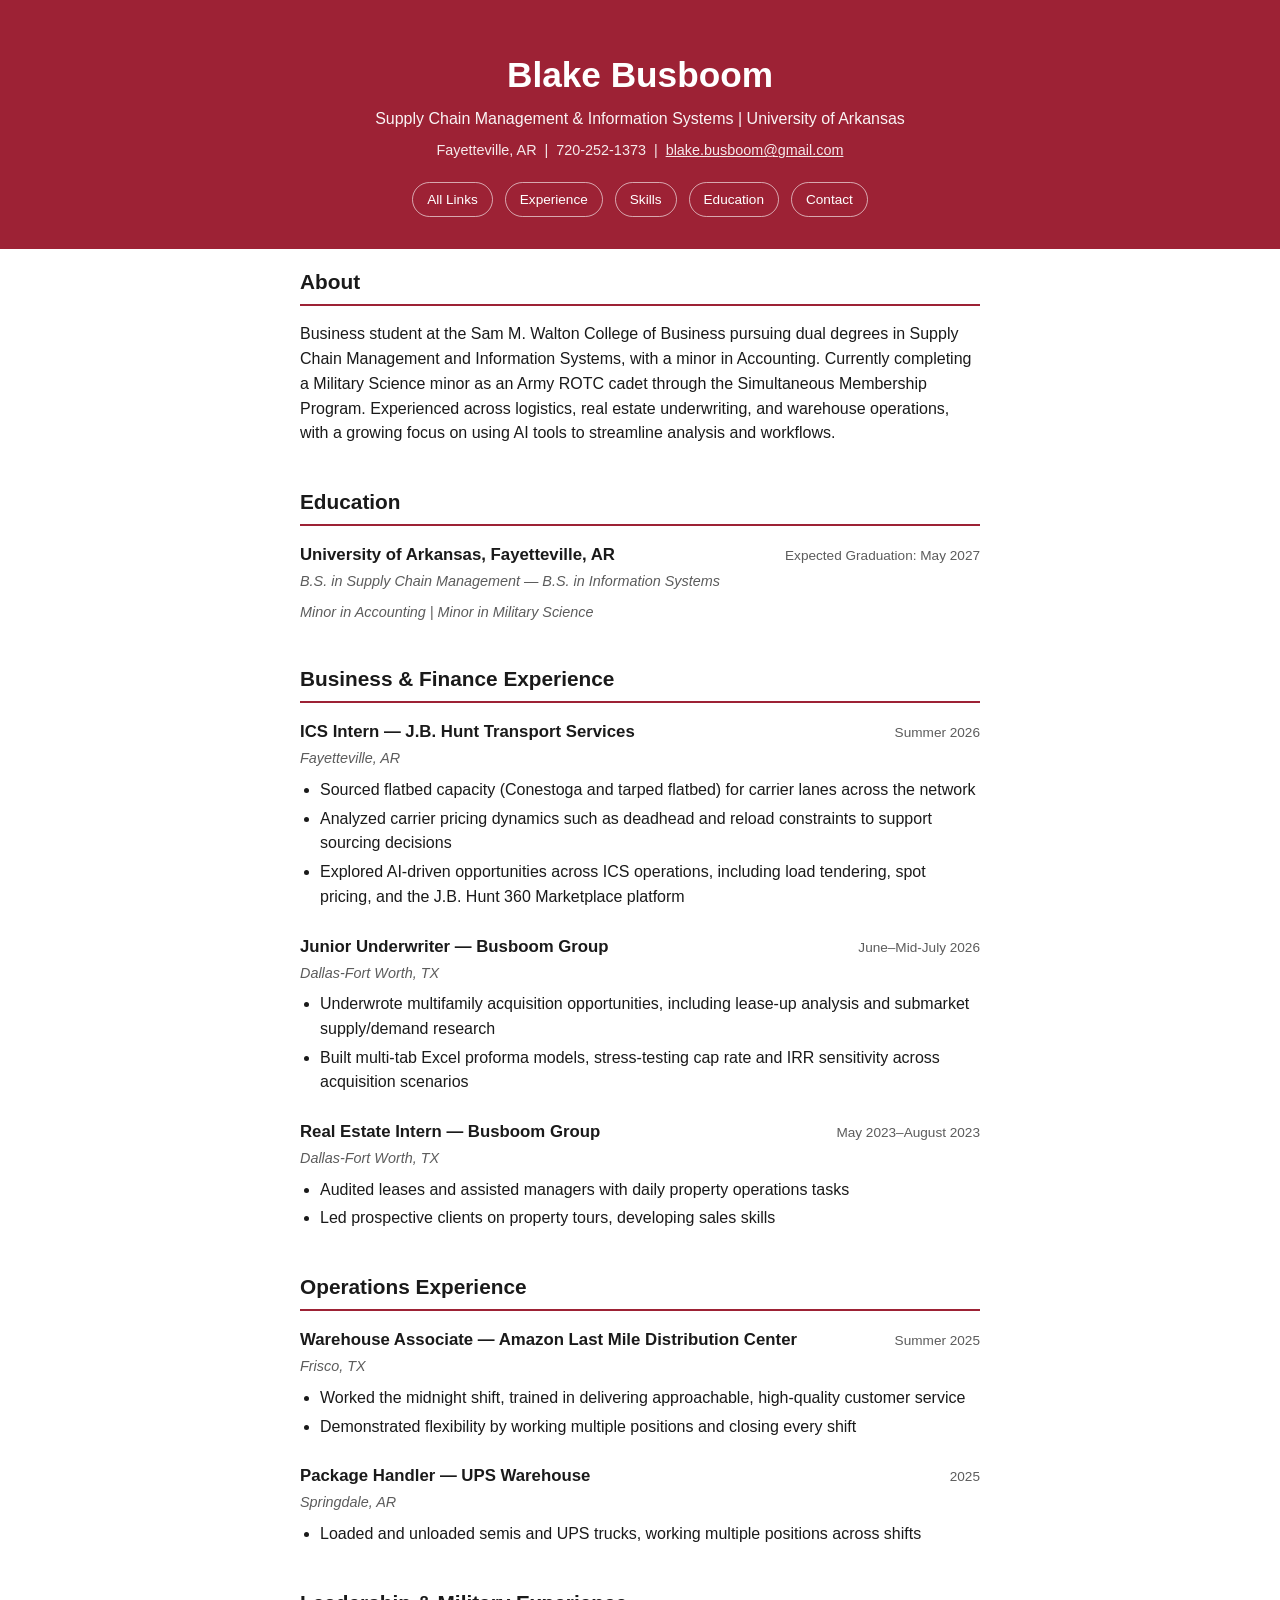
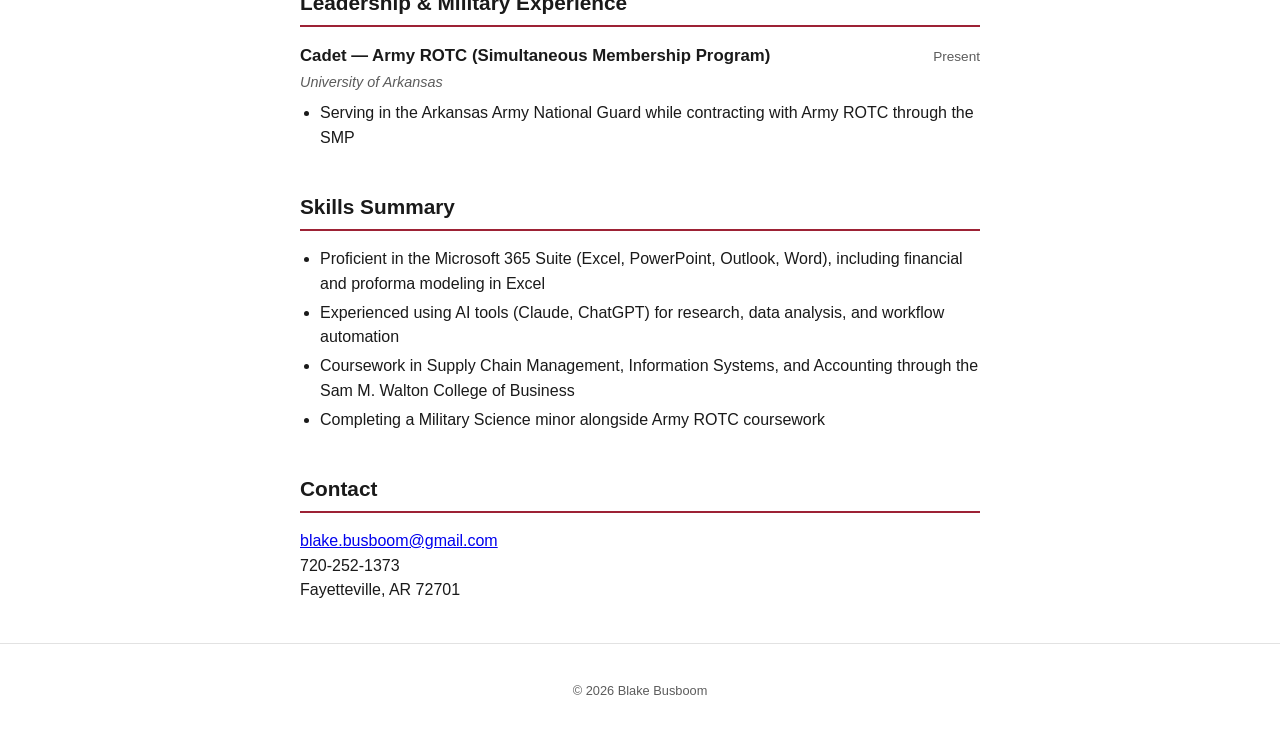
==== index.html @ cfd717a6 "Add first-draft portfolio site from resume Simple static site (index, links, styles) seeded from res" ====
<!DOCTYPE html>
<html lang="en">
<head>
  <meta charset="UTF-8">
  <meta name="viewport" content="width=device-width, initial-scale=1.0">
  <title>Blake Busboom | Portfolio</title>
  <link rel="stylesheet" href="styles.css">
</head>
<body>
  <header class="hero">
    <div class="container">
      <h1>Blake Busboom</h1>
      <p class="tagline">Supply Chain Management &amp; Information Systems | University of Arkansas</p>
      <p class="contact">Fayetteville, AR &nbsp;|&nbsp; 720-252-1373 &nbsp;|&nbsp; <a href="mailto:blake.busboom@gmail.com">blake.busboom@gmail.com</a></p>
      <nav class="quick-links">
        <a href="links.html">All Links</a>
        <a href="#experience">Experience</a>
        <a href="#skills">Skills</a>
        <a href="#education">Education</a>
        <a href="#contact">Contact</a>
      </nav>
    </div>
  </header>

  <main class="container">

    <section id="about">
      <h2>About</h2>
      <p>
        Business student at the Sam M. Walton College of Business pursuing dual degrees in
        Supply Chain Management and Information Systems, with a minor in Accounting. Currently
        completing a Military Science minor as an Army ROTC cadet through the Simultaneous
        Membership Program. Experienced across logistics, real estate underwriting, and warehouse
        operations, with a growing focus on using AI tools to streamline analysis and workflows.
      </p>
    </section>

    <section id="education">
      <h2>Education</h2>
      <div class="entry">
        <div class="entry-header">
          <h3>University of Arkansas, Fayetteville, AR</h3>
          <span class="date">Expected Graduation: May 2027</span>
        </div>
        <p class="entry-subtitle">
          B.S. in Supply Chain Management &mdash; B.S. in Information Systems
        </p>
        <p class="entry-subtitle">Minor in Accounting | Minor in Military Science</p>
      </div>
    </section>

    <section id="experience">
      <h2>Business &amp; Finance Experience</h2>

      <div class="entry">
        <div class="entry-header">
          <h3>ICS Intern &mdash; J.B. Hunt Transport Services</h3>
          <span class="date">Summer 2026</span>
        </div>
        <p class="entry-subtitle">Fayetteville, AR</p>
        <ul>
          <li>Sourced flatbed capacity (Conestoga and tarped flatbed) for carrier lanes across the network</li>
          <li>Analyzed carrier pricing dynamics such as deadhead and reload constraints to support sourcing decisions</li>
          <li>Explored AI-driven opportunities across ICS operations, including load tendering, spot pricing, and the J.B. Hunt 360 Marketplace platform</li>
        </ul>
      </div>

      <div class="entry">
        <div class="entry-header">
          <h3>Junior Underwriter &mdash; Busboom Group</h3>
          <span class="date">June&ndash;Mid-July 2026</span>
        </div>
        <p class="entry-subtitle">Dallas-Fort Worth, TX</p>
        <ul>
          <li>Underwrote multifamily acquisition opportunities, including lease-up analysis and submarket supply/demand research</li>
          <li>Built multi-tab Excel proforma models, stress-testing cap rate and IRR sensitivity across acquisition scenarios</li>
        </ul>
      </div>

      <div class="entry">
        <div class="entry-header">
          <h3>Real Estate Intern &mdash; Busboom Group</h3>
          <span class="date">May 2023&ndash;August 2023</span>
        </div>
        <p class="entry-subtitle">Dallas-Fort Worth, TX</p>
        <ul>
          <li>Audited leases and assisted managers with daily property operations tasks</li>
          <li>Led prospective clients on property tours, developing sales skills</li>
        </ul>
      </div>
    </section>

    <section id="operations">
      <h2>Operations Experience</h2>

      <div class="entry">
        <div class="entry-header">
          <h3>Warehouse Associate &mdash; Amazon Last Mile Distribution Center</h3>
          <span class="date">Summer 2025</span>
        </div>
        <p class="entry-subtitle">Frisco, TX</p>
        <ul>
          <li>Worked the midnight shift, trained in delivering approachable, high-quality customer service</li>
          <li>Demonstrated flexibility by working multiple positions and closing every shift</li>
        </ul>
      </div>

      <div class="entry">
        <div class="entry-header">
          <h3>Package Handler &mdash; UPS Warehouse</h3>
          <span class="date">2025</span>
        </div>
        <p class="entry-subtitle">Springdale, AR</p>
        <ul>
          <li>Loaded and unloaded semis and UPS trucks, working multiple positions across shifts</li>
        </ul>
      </div>
    </section>

    <section id="leadership">
      <h2>Leadership &amp; Military Experience</h2>
      <div class="entry">
        <div class="entry-header">
          <h3>Cadet &mdash; Army ROTC (Simultaneous Membership Program)</h3>
          <span class="date">Present</span>
        </div>
        <p class="entry-subtitle">University of Arkansas</p>
        <ul>
          <li>Serving in the Arkansas Army National Guard while contracting with Army ROTC through the SMP</li>
        </ul>
      </div>
    </section>

    <section id="skills">
      <h2>Skills Summary</h2>
      <ul>
        <li>Proficient in the Microsoft 365 Suite (Excel, PowerPoint, Outlook, Word), including financial and proforma modeling in Excel</li>
        <li>Experienced using AI tools (Claude, ChatGPT) for research, data analysis, and workflow automation</li>
        <li>Coursework in Supply Chain Management, Information Systems, and Accounting through the Sam M. Walton College of Business</li>
        <li>Completing a Military Science minor alongside Army ROTC coursework</li>
      </ul>
    </section>

    <section id="contact">
      <h2>Contact</h2>
      <p>
        <a href="mailto:blake.busboom@gmail.com">blake.busboom@gmail.com</a><br>
        720-252-1373<br>
        Fayetteville, AR 72701
      </p>
    </section>

  </main>

  <footer>
    <p>&copy; 2026 Blake Busboom</p>
  </footer>
</body>
</html>
---- styles.css ----
:root {
  --bg: #ffffff;
  --text: #1a1a1a;
  --muted: #5c5c5c;
  --accent: #9d2235; /* Arkansas cardinal red */
  --border: #e2e2e2;
  --max-width: 720px;
}

* {
  box-sizing: border-box;
}

body {
  margin: 0;
  font-family: -apple-system, BlinkMacSystemFont, "Segoe UI", Roboto, Helvetica, Arial, sans-serif;
  color: var(--text);
  background: var(--bg);
  line-height: 1.55;
}

.container {
  max-width: var(--max-width);
  margin: 0 auto;
  padding: 0 20px;
}

.hero {
  background: var(--accent);
  color: #fff;
  padding: 48px 0 32px;
  text-align: center;
}

.hero h1 {
  margin: 0 0 4px;
  font-size: 2.2rem;
}

.hero .tagline {
  margin: 0 0 8px;
  font-weight: 500;
  opacity: 0.95;
}

.hero .contact {
  margin: 0 0 20px;
  font-size: 0.9rem;
  opacity: 0.9;
}

.hero .contact a {
  color: #fff;
  text-decoration: underline;
}

.quick-links {
  display: flex;
  flex-wrap: wrap;
  gap: 12px;
  justify-content: center;
}

.quick-links a {
  color: #fff;
  text-decoration: none;
  border: 1px solid rgba(255, 255, 255, 0.6);
  border-radius: 999px;
  padding: 6px 14px;
  font-size: 0.85rem;
  transition: background 0.15s ease;
}

.quick-links a:hover {
  background: rgba(255, 255, 255, 0.15);
}

main {
  padding: 40px 20px 60px;
}

section {
  margin-bottom: 40px;
}

section h2 {
  font-size: 1.3rem;
  border-bottom: 2px solid var(--accent);
  padding-bottom: 6px;
  margin-bottom: 16px;
}

.entry {
  margin-bottom: 24px;
}

.entry-header {
  display: flex;
  flex-wrap: wrap;
  justify-content: space-between;
  align-items: baseline;
  gap: 8px;
}

.entry-header h3 {
  margin: 0;
  font-size: 1.05rem;
}

.entry-header .date {
  color: var(--muted);
  font-size: 0.85rem;
  white-space: nowrap;
}

.entry-subtitle {
  margin: 2px 0 8px;
  color: var(--muted);
  font-style: italic;
  font-size: 0.9rem;
}

ul {
  margin: 0;
  padding-left: 20px;
}

li {
  margin-bottom: 4px;
}

footer {
  text-align: center;
  padding: 24px 0;
  color: var(--muted);
  font-size: 0.8rem;
  border-top: 1px solid var(--border);
}

/* Linktree-style page */
.links-page {
  max-width: 420px;
  margin: 0 auto;
  padding: 56px 20px;
  text-align: center;
}

.links-page h1 {
  margin: 0 0 4px;
  font-size: 1.6rem;
}

.links-page .tagline {
  color: var(--muted);
  margin-bottom: 32px;
  font-size: 0.9rem;
}

.link-list {
  display: flex;
  flex-direction: column;
  gap: 14px;
}

.link-button {
  display: block;
  background: var(--accent);
  color: #fff;
  text-decoration: none;
  padding: 14px 20px;
  border-radius: 12px;
  font-weight: 600;
  transition: transform 0.1s ease, opacity 0.1s ease;
}

.link-button:hover {
  transform: translateY(-2px);
  opacity: 0.92;
}

.link-button.secondary {
  background: #fff;
  color: var(--accent);
  border: 2px solid var(--accent);
}
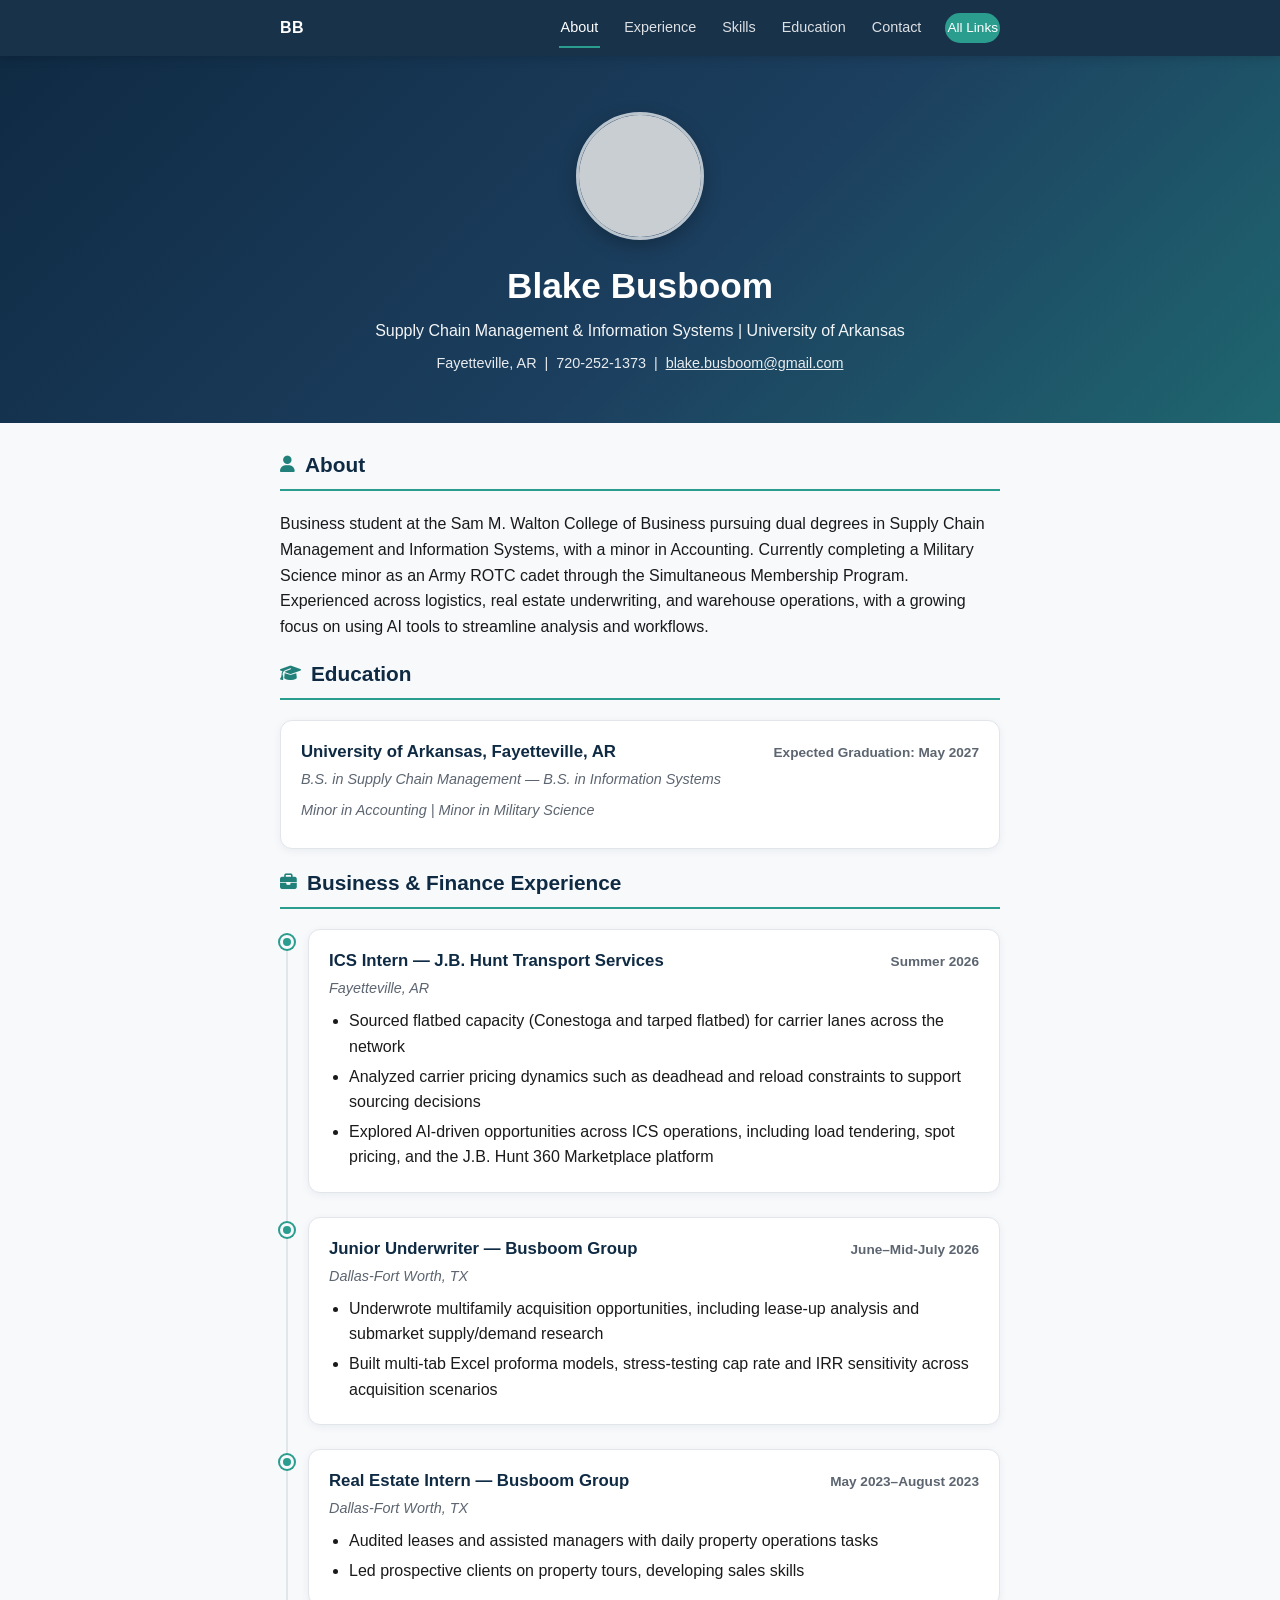
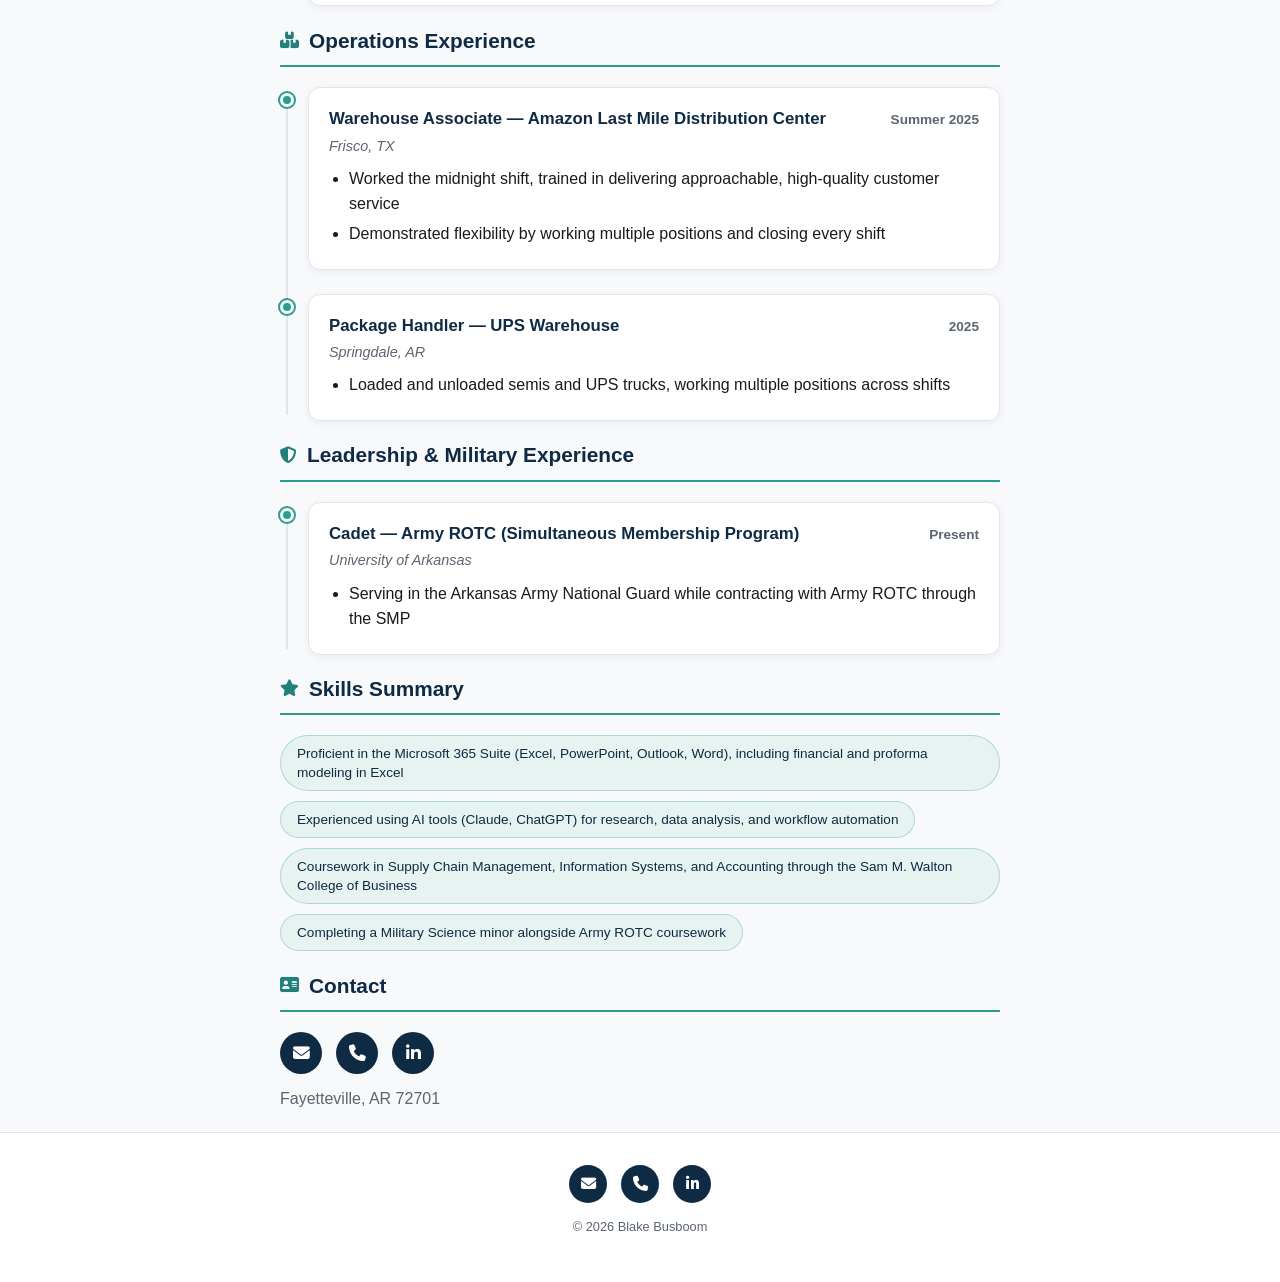
==== commit c0008742: "Redesign portfolio with modern styling, timeline, and animations Adds a hero section with gradient b" ====
--- a/index.html
+++ b/index.html
@@ -5,27 +5,40 @@
   <meta name="viewport" content="width=device-width, initial-scale=1.0">
   <title>Blake Busboom | Portfolio</title>
   <link rel="stylesheet" href="styles.css">
+  <link rel="stylesheet" href="https://cdnjs.cloudflare.com/ajax/libs/font-awesome/6.5.2/css/all.min.css">
 </head>
 <body>
-  <header class="hero">
-    <div class="container">
+
+  <nav class="navbar" id="navbar">
+    <div class="container nav-inner">
+      <a class="nav-logo" href="#top">BB</a>
+      <div class="nav-links">
+        <a href="#about" data-nav-link>About</a>
+        <a href="#experience" data-nav-link>Experience</a>
+        <a href="#skills" data-nav-link>Skills</a>
+        <a href="#education" data-nav-link>Education</a>
+        <a href="#contact" data-nav-link>Contact</a>
+        <a href="links.html" class="nav-cta">All Links</a>
+      </div>
+    </div>
+  </nav>
+
+  <header class="hero" id="top">
+    <div class="container hero-inner">
+      <img
+        class="headshot"
+        src="data:image/svg+xml,%3Csvg xmlns='http://www.w3.org/2000/svg' width='200' height='200'%3E%3Crect width='200' height='200' fill='%23c9ced3'/%3E%3C/svg%3E"
+        alt="headshot">
       <h1>Blake Busboom</h1>
       <p class="tagline">Supply Chain Management &amp; Information Systems | University of Arkansas</p>
       <p class="contact">Fayetteville, AR &nbsp;|&nbsp; 720-252-1373 &nbsp;|&nbsp; <a href="mailto:blake.busboom@gmail.com">blake.busboom@gmail.com</a></p>
-      <nav class="quick-links">
-        <a href="links.html">All Links</a>
-        <a href="#experience">Experience</a>
-        <a href="#skills">Skills</a>
-        <a href="#education">Education</a>
-        <a href="#contact">Contact</a>
-      </nav>
     </div>
   </header>
 
-  <main class="container">
-
-    <section id="about">
-      <h2>About</h2>
+  <main>
+
+    <section id="about" class="container reveal">
+      <h2><i class="fa-solid fa-user"></i> About</h2>
       <p>
         Business student at the Sam M. Walton College of Business pursuing dual degrees in
         Supply Chain Management and Information Systems, with a minor in Accounting. Currently
@@ -35,9 +48,9 @@
       </p>
     </section>
 
-    <section id="education">
-      <h2>Education</h2>
-      <div class="entry">
+    <section id="education" class="container reveal">
+      <h2><i class="fa-solid fa-graduation-cap"></i> Education</h2>
+      <div class="entry-card">
         <div class="entry-header">
           <h3>University of Arkansas, Fayetteville, AR</h3>
           <span class="date">Expected Graduation: May 2027</span>
@@ -49,111 +62,156 @@
       </div>
     </section>
 
-    <section id="experience">
-      <h2>Business &amp; Finance Experience</h2>
-
-      <div class="entry">
-        <div class="entry-header">
-          <h3>ICS Intern &mdash; J.B. Hunt Transport Services</h3>
-          <span class="date">Summer 2026</span>
-        </div>
-        <p class="entry-subtitle">Fayetteville, AR</p>
-        <ul>
-          <li>Sourced flatbed capacity (Conestoga and tarped flatbed) for carrier lanes across the network</li>
-          <li>Analyzed carrier pricing dynamics such as deadhead and reload constraints to support sourcing decisions</li>
-          <li>Explored AI-driven opportunities across ICS operations, including load tendering, spot pricing, and the J.B. Hunt 360 Marketplace platform</li>
-        </ul>
-      </div>
-
-      <div class="entry">
-        <div class="entry-header">
-          <h3>Junior Underwriter &mdash; Busboom Group</h3>
-          <span class="date">June&ndash;Mid-July 2026</span>
-        </div>
-        <p class="entry-subtitle">Dallas-Fort Worth, TX</p>
-        <ul>
-          <li>Underwrote multifamily acquisition opportunities, including lease-up analysis and submarket supply/demand research</li>
-          <li>Built multi-tab Excel proforma models, stress-testing cap rate and IRR sensitivity across acquisition scenarios</li>
-        </ul>
-      </div>
-
-      <div class="entry">
-        <div class="entry-header">
-          <h3>Real Estate Intern &mdash; Busboom Group</h3>
-          <span class="date">May 2023&ndash;August 2023</span>
-        </div>
-        <p class="entry-subtitle">Dallas-Fort Worth, TX</p>
-        <ul>
-          <li>Audited leases and assisted managers with daily property operations tasks</li>
-          <li>Led prospective clients on property tours, developing sales skills</li>
-        </ul>
-      </div>
-    </section>
-
-    <section id="operations">
-      <h2>Operations Experience</h2>
-
-      <div class="entry">
-        <div class="entry-header">
-          <h3>Warehouse Associate &mdash; Amazon Last Mile Distribution Center</h3>
-          <span class="date">Summer 2025</span>
-        </div>
-        <p class="entry-subtitle">Frisco, TX</p>
-        <ul>
-          <li>Worked the midnight shift, trained in delivering approachable, high-quality customer service</li>
-          <li>Demonstrated flexibility by working multiple positions and closing every shift</li>
-        </ul>
-      </div>
-
-      <div class="entry">
-        <div class="entry-header">
-          <h3>Package Handler &mdash; UPS Warehouse</h3>
-          <span class="date">2025</span>
-        </div>
-        <p class="entry-subtitle">Springdale, AR</p>
-        <ul>
-          <li>Loaded and unloaded semis and UPS trucks, working multiple positions across shifts</li>
-        </ul>
-      </div>
-    </section>
-
-    <section id="leadership">
-      <h2>Leadership &amp; Military Experience</h2>
-      <div class="entry">
-        <div class="entry-header">
-          <h3>Cadet &mdash; Army ROTC (Simultaneous Membership Program)</h3>
-          <span class="date">Present</span>
-        </div>
-        <p class="entry-subtitle">University of Arkansas</p>
-        <ul>
-          <li>Serving in the Arkansas Army National Guard while contracting with Army ROTC through the SMP</li>
-        </ul>
-      </div>
-    </section>
-
-    <section id="skills">
-      <h2>Skills Summary</h2>
-      <ul>
-        <li>Proficient in the Microsoft 365 Suite (Excel, PowerPoint, Outlook, Word), including financial and proforma modeling in Excel</li>
-        <li>Experienced using AI tools (Claude, ChatGPT) for research, data analysis, and workflow automation</li>
-        <li>Coursework in Supply Chain Management, Information Systems, and Accounting through the Sam M. Walton College of Business</li>
-        <li>Completing a Military Science minor alongside Army ROTC coursework</li>
-      </ul>
-    </section>
-
-    <section id="contact">
-      <h2>Contact</h2>
-      <p>
-        <a href="mailto:blake.busboom@gmail.com">blake.busboom@gmail.com</a><br>
-        720-252-1373<br>
-        Fayetteville, AR 72701
-      </p>
+    <section id="experience" class="container reveal">
+      <h2><i class="fa-solid fa-briefcase"></i> Business &amp; Finance Experience</h2>
+
+      <div class="timeline">
+        <div class="timeline-item">
+          <span class="timeline-marker"></span>
+          <div class="timeline-card">
+            <div class="entry-header">
+              <h3>ICS Intern &mdash; J.B. Hunt Transport Services</h3>
+              <span class="date">Summer 2026</span>
+            </div>
+            <p class="entry-subtitle">Fayetteville, AR</p>
+            <ul>
+              <li>Sourced flatbed capacity (Conestoga and tarped flatbed) for carrier lanes across the network</li>
+              <li>Analyzed carrier pricing dynamics such as deadhead and reload constraints to support sourcing decisions</li>
+              <li>Explored AI-driven opportunities across ICS operations, including load tendering, spot pricing, and the J.B. Hunt 360 Marketplace platform</li>
+            </ul>
+          </div>
+        </div>
+
+        <div class="timeline-item">
+          <span class="timeline-marker"></span>
+          <div class="timeline-card">
+            <div class="entry-header">
+              <h3>Junior Underwriter &mdash; Busboom Group</h3>
+              <span class="date">June&ndash;Mid-July 2026</span>
+            </div>
+            <p class="entry-subtitle">Dallas-Fort Worth, TX</p>
+            <ul>
+              <li>Underwrote multifamily acquisition opportunities, including lease-up analysis and submarket supply/demand research</li>
+              <li>Built multi-tab Excel proforma models, stress-testing cap rate and IRR sensitivity across acquisition scenarios</li>
+            </ul>
+          </div>
+        </div>
+
+        <div class="timeline-item">
+          <span class="timeline-marker"></span>
+          <div class="timeline-card">
+            <div class="entry-header">
+              <h3>Real Estate Intern &mdash; Busboom Group</h3>
+              <span class="date">May 2023&ndash;August 2023</span>
+            </div>
+            <p class="entry-subtitle">Dallas-Fort Worth, TX</p>
+            <ul>
+              <li>Audited leases and assisted managers with daily property operations tasks</li>
+              <li>Led prospective clients on property tours, developing sales skills</li>
+            </ul>
+          </div>
+        </div>
+      </div>
+    </section>
+
+    <section id="operations" class="container reveal">
+      <h2><i class="fa-solid fa-boxes-stacked"></i> Operations Experience</h2>
+
+      <div class="timeline">
+        <div class="timeline-item">
+          <span class="timeline-marker"></span>
+          <div class="timeline-card">
+            <div class="entry-header">
+              <h3>Warehouse Associate &mdash; Amazon Last Mile Distribution Center</h3>
+              <span class="date">Summer 2025</span>
+            </div>
+            <p class="entry-subtitle">Frisco, TX</p>
+            <ul>
+              <li>Worked the midnight shift, trained in delivering approachable, high-quality customer service</li>
+              <li>Demonstrated flexibility by working multiple positions and closing every shift</li>
+            </ul>
+          </div>
+        </div>
+
+        <div class="timeline-item">
+          <span class="timeline-marker"></span>
+          <div class="timeline-card">
+            <div class="entry-header">
+              <h3>Package Handler &mdash; UPS Warehouse</h3>
+              <span class="date">2025</span>
+            </div>
+            <p class="entry-subtitle">Springdale, AR</p>
+            <ul>
+              <li>Loaded and unloaded semis and UPS trucks, working multiple positions across shifts</li>
+            </ul>
+          </div>
+        </div>
+      </div>
+    </section>
+
+    <section id="leadership" class="container reveal">
+      <h2><i class="fa-solid fa-shield-halved"></i> Leadership &amp; Military Experience</h2>
+
+      <div class="timeline">
+        <div class="timeline-item">
+          <span class="timeline-marker"></span>
+          <div class="timeline-card">
+            <div class="entry-header">
+              <h3>Cadet &mdash; Army ROTC (Simultaneous Membership Program)</h3>
+              <span class="date">Present</span>
+            </div>
+            <p class="entry-subtitle">University of Arkansas</p>
+            <ul>
+              <li>Serving in the Arkansas Army National Guard while contracting with Army ROTC through the SMP</li>
+            </ul>
+          </div>
+        </div>
+      </div>
+    </section>
+
+    <section id="skills" class="container reveal">
+      <h2><i class="fa-solid fa-star"></i> Skills Summary</h2>
+      <div class="pill-list">
+        <span class="pill">Proficient in the Microsoft 365 Suite (Excel, PowerPoint, Outlook, Word), including financial and proforma modeling in Excel</span>
+        <span class="pill">Experienced using AI tools (Claude, ChatGPT) for research, data analysis, and workflow automation</span>
+        <span class="pill">Coursework in Supply Chain Management, Information Systems, and Accounting through the Sam M. Walton College of Business</span>
+        <span class="pill">Completing a Military Science minor alongside Army ROTC coursework</span>
+      </div>
+    </section>
+
+    <section id="contact" class="container reveal">
+      <h2><i class="fa-solid fa-address-card"></i> Contact</h2>
+      <div class="contact-icons">
+        <a class="icon-button" href="mailto:blake.busboom@gmail.com" aria-label="Email Blake Busboom">
+          <i class="fa-solid fa-envelope"></i>
+        </a>
+        <a class="icon-button" href="tel:7202521373" aria-label="Call or text Blake Busboom">
+          <i class="fa-solid fa-phone"></i>
+        </a>
+        <a class="icon-button" href="https://www.linkedin.com/in/blake-busboom-622245284/" target="_blank" rel="noopener" aria-label="Blake Busboom on LinkedIn">
+          <i class="fa-brands fa-linkedin-in"></i>
+        </a>
+      </div>
+      <p class="contact-address">Fayetteville, AR 72701</p>
     </section>
 
   </main>
 
   <footer>
+    <div class="contact-icons">
+      <a class="icon-button" href="mailto:blake.busboom@gmail.com" aria-label="Email Blake Busboom">
+        <i class="fa-solid fa-envelope"></i>
+      </a>
+      <a class="icon-button" href="tel:7202521373" aria-label="Call or text Blake Busboom">
+        <i class="fa-solid fa-phone"></i>
+      </a>
+      <a class="icon-button" href="https://www.linkedin.com/in/blake-busboom-622245284/" target="_blank" rel="noopener" aria-label="Blake Busboom on LinkedIn">
+        <i class="fa-brands fa-linkedin-in"></i>
+      </a>
+    </div>
     <p>&copy; 2026 Blake Busboom</p>
   </footer>
+
+  <script src="script.js"></script>
 </body>
 </html>
--- a/styles.css
+++ b/styles.css
@@ -1,14 +1,23 @@
 :root {
-  --bg: #ffffff;
+  --navy: #0f2a43;
+  --navy-light: #1c3f5f;
+  --teal: #2a9d8f;
+  --teal-dark: #21807a;
+  --bg: #f7f9fb;
+  --card-bg: #ffffff;
   --text: #1a1a1a;
-  --muted: #5c5c5c;
-  --accent: #9d2235; /* Arkansas cardinal red */
-  --border: #e2e2e2;
-  --max-width: 720px;
+  --muted: #5c6570;
+  --border: #e2e6ea;
+  --accent: var(--teal);
+  --max-width: 760px;
 }
 
 * {
   box-sizing: border-box;
+}
+
+html {
+  scroll-behavior: smooth;
 }
 
 body {
@@ -16,7 +25,7 @@
   font-family: -apple-system, BlinkMacSystemFont, "Segoe UI", Roboto, Helvetica, Arial, sans-serif;
   color: var(--text);
   background: var(--bg);
-  line-height: 1.55;
+  line-height: 1.6;
 }
 
 .container {
@@ -25,11 +34,108 @@
   padding: 0 20px;
 }
 
+a {
+  color: var(--teal-dark);
+}
+
+/* Navbar */
+.navbar {
+  position: sticky;
+  top: 0;
+  z-index: 100;
+  background: rgba(15, 42, 67, 0.96);
+  backdrop-filter: blur(6px);
+  box-shadow: 0 2px 10px rgba(0, 0, 0, 0.15);
+}
+
+.nav-inner {
+  display: flex;
+  align-items: center;
+  justify-content: space-between;
+  height: 56px;
+}
+
+.nav-logo {
+  color: #fff;
+  font-weight: 700;
+  text-decoration: none;
+  letter-spacing: 0.5px;
+}
+
+.nav-links {
+  display: flex;
+  align-items: center;
+  gap: 22px;
+}
+
+.nav-links a {
+  color: rgba(255, 255, 255, 0.85);
+  text-decoration: none;
+  font-size: 0.9rem;
+  font-weight: 500;
+  padding: 4px 2px;
+  position: relative;
+  transition: color 0.15s ease;
+}
+
+.nav-links a[data-nav-link]::after {
+  content: "";
+  position: absolute;
+  left: 0;
+  right: 100%;
+  bottom: -4px;
+  height: 2px;
+  background: var(--teal);
+  transition: right 0.2s ease;
+}
+
+.nav-links a[data-nav-link]:hover {
+  color: #fff;
+}
+
+.nav-links a[data-nav-link]:hover::after,
+.nav-links a[data-nav-link].active::after {
+  right: 0;
+}
+
+.nav-links a[data-nav-link].active {
+  color: #fff;
+}
+
+.nav-cta {
+  background: var(--teal);
+  color: #fff !important;
+  padding: 6px 14px;
+  border-radius: 999px;
+  font-size: 0.85rem !important;
+}
+
+.nav-cta:hover {
+  background: var(--teal-dark);
+}
+
+/* Hero */
 .hero {
-  background: var(--accent);
-  color: #fff;
-  padding: 48px 0 32px;
+  background: linear-gradient(135deg, var(--navy) 0%, var(--navy-light) 55%, var(--teal-dark) 130%);
+  color: #fff;
+  padding: 56px 0 48px;
   text-align: center;
+}
+
+.hero-inner {
+  display: flex;
+  flex-direction: column;
+  align-items: center;
+}
+
+.headshot {
+  width: 128px;
+  height: 128px;
+  border-radius: 50%;
+  object-fit: cover;
+  border: 3px solid rgba(255, 255, 255, 0.7);
+  box-shadow: 0 6px 18px rgba(0, 0, 0, 0.25);
+  margin-bottom: 18px;
 }
 
 .hero h1 {
@@ -44,7 +150,7 @@
 }
 
 .hero .contact {
-  margin: 0 0 20px;
+  margin: 0;
   font-size: 0.9rem;
   opacity: 0.9;
 }
@@ -54,44 +160,50 @@
   text-decoration: underline;
 }
 
-.quick-links {
-  display: flex;
-  flex-wrap: wrap;
-  gap: 12px;
-  justify-content: center;
-}
-
-.quick-links a {
-  color: #fff;
-  text-decoration: none;
-  border: 1px solid rgba(255, 255, 255, 0.6);
-  border-radius: 999px;
-  padding: 6px 14px;
-  font-size: 0.85rem;
-  transition: background 0.15s ease;
-}
-
-.quick-links a:hover {
-  background: rgba(255, 255, 255, 0.15);
-}
-
+/* Main sections */
 main {
-  padding: 40px 20px 60px;
+  padding: 8px 0 20px;
 }
 
 section {
-  margin-bottom: 40px;
+  padding: 40px 20px;
 }
 
 section h2 {
+  display: flex;
+  align-items: center;
+  gap: 10px;
   font-size: 1.3rem;
-  border-bottom: 2px solid var(--accent);
-  padding-bottom: 6px;
-  margin-bottom: 16px;
-}
-
-.entry {
-  margin-bottom: 24px;
+  color: var(--navy);
+  border-bottom: 2px solid var(--teal);
+  padding-bottom: 8px;
+  margin-bottom: 20px;
+}
+
+section h2 i {
+  color: var(--teal-dark);
+  font-size: 1.05rem;
+}
+
+/* Reveal-on-scroll */
+.reveal {
+  opacity: 0;
+  transform: translateY(24px);
+  transition: opacity 0.6s ease, transform 0.6s ease;
+}
+
+.reveal.is-visible {
+  opacity: 1;
+  transform: translateY(0);
+}
+
+/* Entry cards (Education) */
+.entry-card {
+  background: var(--card-bg);
+  border: 1px solid var(--border);
+  border-radius: 12px;
+  padding: 18px 20px;
+  box-shadow: 0 2px 8px rgba(15, 42, 67, 0.06);
 }
 
 .entry-header {
@@ -105,12 +217,14 @@
 .entry-header h3 {
   margin: 0;
   font-size: 1.05rem;
+  color: var(--navy);
 }
 
 .entry-header .date {
   color: var(--muted);
   font-size: 0.85rem;
   white-space: nowrap;
+  font-weight: 600;
 }
 
 .entry-subtitle {
@@ -129,12 +243,166 @@
   margin-bottom: 4px;
 }
 
+/* Timeline */
+.timeline {
+  position: relative;
+  padding-left: 28px;
+}
+
+.timeline::before {
+  content: "";
+  position: absolute;
+  left: 6px;
+  top: 6px;
+  bottom: 6px;
+  width: 2px;
+  background: var(--border);
+}
+
+.timeline-item {
+  position: relative;
+  margin-bottom: 24px;
+}
+
+.timeline-item:last-child {
+  margin-bottom: 0;
+}
+
+.timeline-marker {
+  position: absolute;
+  left: -28px;
+  top: 6px;
+  width: 14px;
+  height: 14px;
+  border-radius: 50%;
+  background: var(--teal);
+  border: 3px solid var(--bg);
+  box-shadow: 0 0 0 2px var(--teal);
+}
+
+.timeline-card {
+  background: var(--card-bg);
+  border: 1px solid var(--border);
+  border-radius: 12px;
+  padding: 18px 20px;
+  box-shadow: 0 2px 8px rgba(15, 42, 67, 0.06);
+  transition: transform 0.15s ease, box-shadow 0.15s ease;
+}
+
+.timeline-card:hover {
+  transform: translateY(-2px);
+  box-shadow: 0 6px 16px rgba(15, 42, 67, 0.1);
+}
+
+/* Skills pills */
+.pill-list {
+  display: flex;
+  flex-wrap: wrap;
+  gap: 10px;
+}
+
+.pill {
+  background: #e6f3f1;
+  color: var(--navy);
+  border: 1px solid rgba(42, 157, 143, 0.3);
+  border-radius: 999px;
+  padding: 8px 16px;
+  font-size: 0.85rem;
+  line-height: 1.4;
+  max-width: 100%;
+}
+
+/* Contact icons */
+.contact-icons {
+  display: flex;
+  gap: 14px;
+  margin-bottom: 12px;
+}
+
+.icon-button {
+  display: flex;
+  align-items: center;
+  justify-content: center;
+  width: 42px;
+  height: 42px;
+  border-radius: 50%;
+  background: var(--navy);
+  color: #fff;
+  text-decoration: none;
+  font-size: 1.05rem;
+  transition: background 0.15s ease, transform 0.15s ease;
+}
+
+.icon-button:hover {
+  background: var(--teal);
+  transform: translateY(-2px);
+}
+
+.contact-address {
+  color: var(--muted);
+  margin: 0;
+}
+
 footer {
   text-align: center;
-  padding: 24px 0;
+  padding: 32px 20px;
   color: var(--muted);
   font-size: 0.8rem;
   border-top: 1px solid var(--border);
+  background: var(--card-bg);
+}
+
+footer .contact-icons {
+  justify-content: center;
+  margin-bottom: 14px;
+}
+
+footer .icon-button {
+  width: 38px;
+  height: 38px;
+  font-size: 0.95rem;
+}
+
+/* Responsive */
+@media (max-width: 640px) {
+  .nav-inner {
+    justify-content: flex-start;
+    gap: 14px;
+  }
+
+  .nav-links {
+    gap: 16px;
+    overflow-x: auto;
+    scrollbar-width: none;
+    -ms-overflow-style: none;
+    flex-wrap: nowrap;
+  }
+
+  .nav-links::-webkit-scrollbar {
+    display: none;
+  }
+
+  .nav-links a {
+    font-size: 0.8rem;
+    white-space: nowrap;
+    flex-shrink: 0;
+  }
+
+  .hero h1 {
+    font-size: 1.7rem;
+  }
+
+  section {
+    padding: 28px 16px;
+  }
+
+  .timeline {
+    padding-left: 22px;
+  }
+
+  .timeline-marker {
+    left: -22px;
+  }
 }
 
 /* Linktree-style page */
